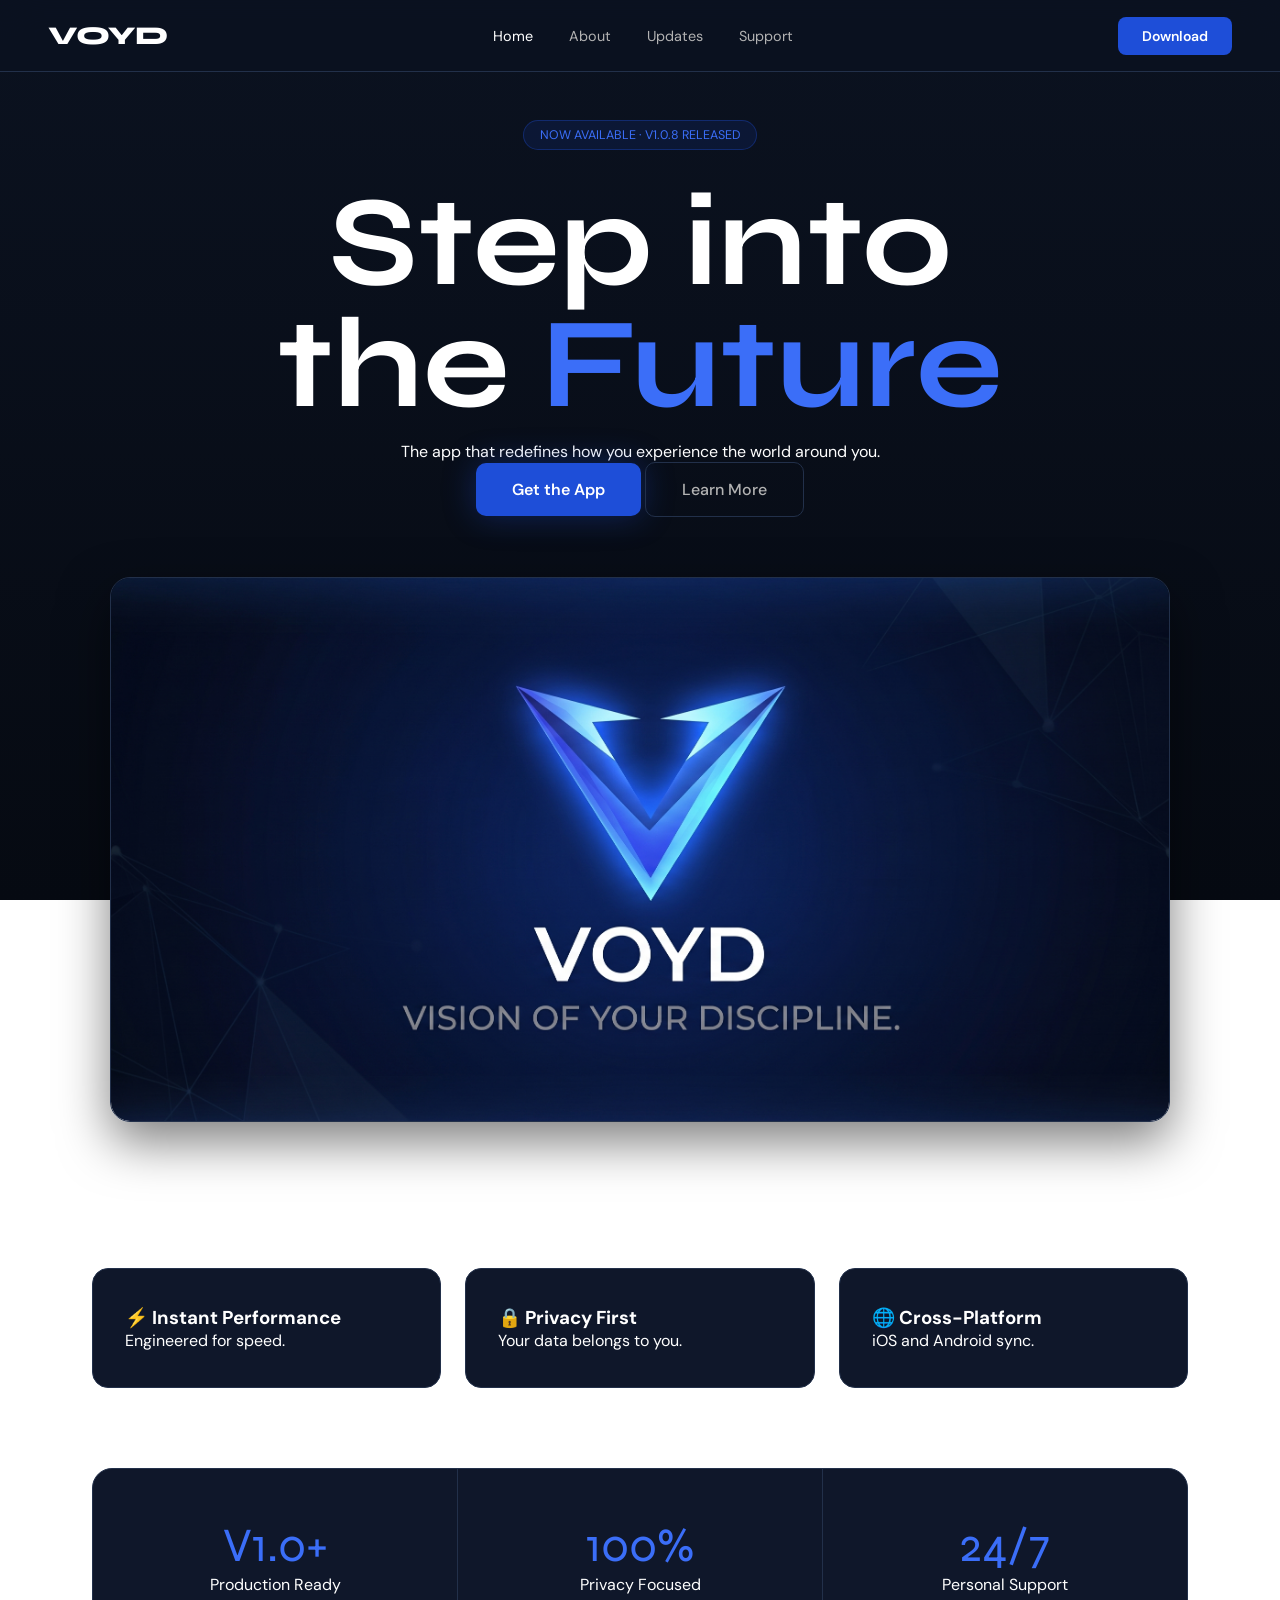
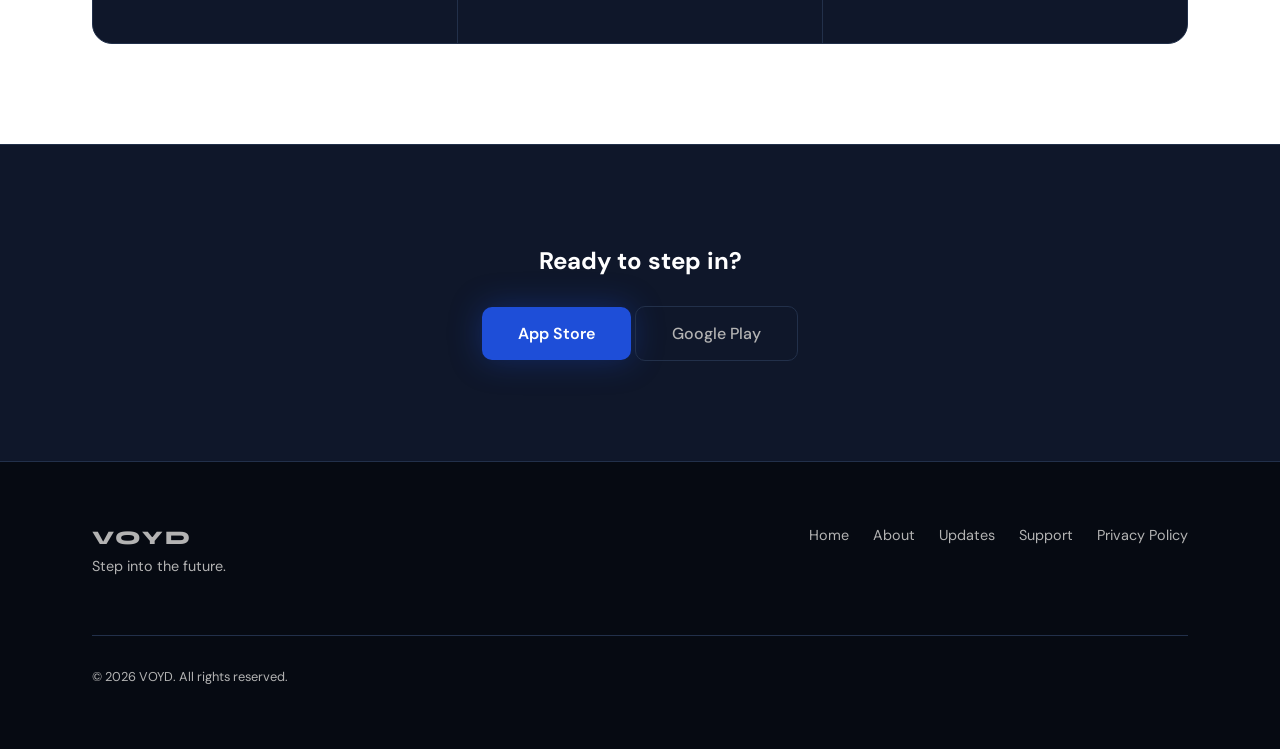
==== index.html @ 2bd63b5c "website pages" ====
<!DOCTYPE html>
<html lang="en">

<head>
  <meta charset="UTF-8" />
  <meta name="viewport" content="width=device-width, initial-scale=1.0" />
  <title>VOYD — Step into the Future</title>

  <link rel="preconnect" href="https://fonts.googleapis.com">
  <link rel="preconnect" href="https://fonts.gstatic.com" crossorigin>
  <link
    href="https://fonts.googleapis.com/css2?family=Syne:wght@400;600;700;800&family=DM+Sans:wght@300;400;500&display=swap"
    rel="stylesheet">

  <link rel="stylesheet" href="css/index.css">
  <link rel="stylesheet" href="css/global.css">
</head>

<body>

  <nav>
    <a href="index.html" class="nav-logo"><span>VOYD</span></a>
    <ul class="nav-links">
      <li><a href="index.html" class="active">Home</a></li>
      <li><a href="about.html">About</a></li>
      <li><a href="updates.html">Updates</a></li>
      <li><a href="support.html">Support</a></li>
    </ul>
    <a href="#download" class="nav-cta">Download</a>
  </nav>

  <section class="hero">
    <div class="hero-badge">Now Available · v1.0.8 Released</div>
    <h1>Step into<br>the <span style="color: var(--accent-light);">Future</span></h1>
    <p class="hero-tagline">The app that redefines how you experience the world around you.</p>
    <div class="hero-actions">
      <a href="#download" class="btn-primary">Get the App</a>
      <a href="about.html" class="btn-ghost">Learn More</a>
    </div>
    <div class="hero-image-wrap">
      <img src="assets/banner.png" alt="VOYD Banner" class="hero-banner-img">
    </div>
  </section>

  <section id="features" class="container">
    <h2 class="section-title">Built for the next generation</h2>
    <div class="features-grid">
      <div class="feature-card">
        <h3>⚡ Instant Performance</h3>
        <p>Engineered for speed.</p>
      </div>
      <div class="feature-card">
        <h3>🔒 Privacy First</h3>
        <p>Your data belongs to you.</p>
      </div>
      <div class="feature-card">
        <h3>🌐 Cross-Platform</h3>
        <p>iOS and Android sync.</p>
      </div>
    </div>

    <div class="stats-row">
      <div class="stat-item">
        <div class="stat-num">V1.0+</div>
        <div class="stat-label">Production Ready</div>
      </div>
      <div class="stat-item">
        <div class="stat-num">100%</div>
        <div class="stat-label">Privacy Focused</div>
      </div>
      <div class="stat-item">
        <div class="stat-num">24/7</div>
        <div class="stat-label">Personal Support</div>
      </div>
    </div>
  </section>

  <section class="cta-band" id="download">
    <div class="container">
      <h2>Ready to step in?</h2>
      <div class="hero-actions" style="margin-top: 30px;">
        <a href="https://play.google.com/store/apps/details?id=com.invictumfitness.app" class="btn-primary">App
          Store</a>
        <a href="https://apps.apple.com/nl/app/invictum-fitness/id6756327222" class="btn-ghost">Google Play</a>
      </div>
    </div>
  </section>

  <footer>
    <div class="container footer-content">
      <div class="footer-left">
        <span class="footer-logo">VOYD</span>
        <p class="footer-tagline">Step into the future.</p>
      </div>

      <div class="footer-links">
        <a href="index.html">Home</a>
        <a href="about.html">About</a>
        <a href="updates.html">Updates</a>
        <a href="support.html">Support</a>
        <a href="privacy.html">Privacy Policy</a>
      </div>

      <div class="footer-bottom-text">
        <span>© 2026 VOYD. All rights reserved.</span>
      </div>
    </div>
  </footer>

</body>

</html>
---- css/index.css ----
/* ==========================================================================
   4. HERO SECTION
   ========================================================================== */
.hero {
    min-height: 100vh;
    display: flex; flex-direction: column; align-items: center; justify-content: center;
    text-align: center; padding: 120px 24px 80px;
}

.hero-badge {
    background: rgba(30, 78, 216, 0.12);
    border: 1px solid rgba(30, 78, 216, 0.35);
    color: var(--accent-light);
    font-size: 0.78rem; text-transform: uppercase;
    padding: 6px 16px; border-radius: 100px; margin-bottom: 32px;
    animation: fadeUp 0.7s ease both;
}

.hero h1 {
    font-family: var(--font-display);
    font-size: clamp(3.5rem, 10vw, 8rem);
    line-height: 0.95; margin-bottom: 16px;
    animation: fadeUp 0.7s 0.1s ease both;
}

.hero-image-wrap {
    margin-top: 60px; width: 100%; max-width: 1100px;
    margin-left: auto; margin-right: auto; padding: 0 20px;
    animation: fadeUp 0.7s 0.45s ease both;
}

.hero-banner-img {
    width: 100%; height: auto; border-radius: 20px;
    border: 1px solid var(--border);
    box-shadow: 0 20px 50px rgba(0, 0, 0, 0.5);
}

/* ==========================================================================
   5. PAGE SECTIONS (Features, Stats, CTA)
   ========================================================================== */
.container { max-width: 1160px; margin: 0 auto; padding: 0 32px; }

.section-title {
    font-family: var(--font-display);
    font-size: clamp(2rem, 4vw, 3rem); margin-bottom: 16px;
}

.features-grid {
    display: grid; grid-template-columns: repeat(auto-fill, minmax(300px, 1fr));
    gap: 24px;
}

.stats-row {
    display: flex; background: var(--surface);
    border: 1px solid var(--border); border-radius: 20px;
    margin-top: 80px; overflow: hidden;
    margin-bottom: 100px
}

.stat-item { flex: 1; padding: 48px 40px; text-align: center; border-right: 1px solid var(--border); }
.stat-item:last-child { border-right: none; }
.stat-num { font-family: var(--font-display); font-size: 3rem; color: var(--accent-light); }

.cta-band {
    background: var(--surface); border-top: 1px solid var(--border);
    padding: 100px 0; text-align: center;
}

/* ==========================================================================
   6. FOOTER & ANIMATIONS
   ========================================================================= */
footer { padding: 48px 0; border-top: 1px solid var(--border); color: var(--text-muted); }

@keyframes fadeUp {
    from { opacity: 0; transform: translateY(28px); }
    to { opacity: 1; transform: translateY(0); }
}

@media (max-width: 768px) {
    nav { padding: 0 20px; }
    .nav-links { display: none; }
    .stats-row { flex-direction: column; }
    .stat-item { border-right: none; border-bottom: 1px solid var(--border); }
}
---- css/global.css ----
@import url('css/global.css');

/* ==========================================================================
   1. SETTINGS & VARIABLES
   ========================================================================== */
:root {
    --bg-top: #0B1220;
    --bg-bottom: #060A12;
    --accent: #1E4ED8;
    --accent-light: #3B6EF8;
    --surface: #0F172A;
    --border: #22304A;
    --text-main: #FFFFFF;
    --text-muted: #B3B3B3;
    --font-display: 'Syne', sans-serif;
    --font-body: 'DM Sans', sans-serif;
}

*,
*::before,
*::after {
    box-sizing: border-box;
    margin: 0;
    padding: 0;
}

html {
    scroll-behavior: smooth;
}

body {
    font-family: var(--font-body);
    background: linear-gradient(180deg, var(--bg-top) 0%, var(--bg-bottom) 100%);
    background-attachment: fixed;
    color: var(--text-main);
    min-height: 100vh;
    overflow-x: hidden;
}

/* ==========================================================================
   2. REUSABLE COMPONENTS (Buttons, Cards, Badges)
   ========================================================================== */
.btn-primary {
    background: var(--accent);
    color: #fff;
    padding: 16px 36px;
    border-radius: 10px;
    font-size: 1rem;
    font-weight: 600;
    text-decoration: none;
    display: inline-block;
    transition: all 0.2s ease;
    box-shadow: 0 0 32px rgba(30, 78, 216, 0.35);
}

.btn-primary:hover {
    background: var(--accent-light);
    transform: translateY(-2px);
    box-shadow: 0 0 48px rgba(30, 78, 216, 0.5);
}

.btn-ghost {
    background: transparent;
    color: var(--text-muted);
    padding: 16px 36px;
    border-radius: 10px;
    font-size: 1rem;
    font-weight: 500;
    text-decoration: none;
    border: 1px solid var(--border);
    display: inline-block;
    transition: all 0.2s ease;
}

.btn-ghost:hover {
    border-color: rgba(30, 78, 216, 0.5);
    color: var(--text-main);
    transform: translateY(-2px);
}

.feature-card {
    background: var(--surface);
    border: 1px solid var(--border);
    border-radius: 16px;
    padding: 36px 32px;
    transition: all 0.25s ease;
    position: relative;
    overflow: hidden;
}

.feature-card:hover {
    border-color: rgba(30, 78, 216, 0.4);
    transform: translateY(-4px);
}

.page-hero {
    padding: 160px 0 64px;
    text-align: center;
    position: relative;
    overflow: hidden;
}

.page-hero::before {
    content: '';
    position: absolute;
    top: 0;
    left: 50%;
    transform: translateX(-50%);
    width: 800px;
    height: 500px;
    background: radial-gradient(ellipse, rgba(30, 78, 216, 0.13) 0%, transparent 65%);
}

.page-hero h1 {
    font-family: var(--font-display);
    font-size: clamp(2.5rem, 6vw, 4.5rem);
    font-weight: 800;
    line-height: 1;
    margin-bottom: 20px;
}

.page-hero p {
    color: var(--text-muted);
    font-size: 1.1rem;
    max-width: 500px;
    margin: 0 auto;
    line-height: 1.7;
}

/* ==========================================================================
   3. NAVIGATION
   ========================================================================== */
nav {
    position: fixed;
    top: 0;
    left: 0;
    right: 0;
    z-index: 100;
    display: flex;
    align-items: center;
    justify-content: space-between;
    padding: 0 48px;
    height: 72px;
    background: rgba(11, 18, 32, 0.75);
    backdrop-filter: blur(20px);
    border-bottom: 1px solid var(--border);
}

.nav-logo {
    font-family: var(--font-display);
    font-size: 1.6rem;
    font-weight: 800;
    color: var(--text-main);
    text-decoration: none;
}

.nav-links {
    display: flex;
    gap: 36px;
    list-style: none;
}

.nav-links a {
    color: var(--text-muted);
    text-decoration: none;
    font-size: 0.9rem;
    transition: color 0.2s;
}

.nav-links a:hover,
.nav-links a.active {
    color: var(--text-main);
}

.nav-cta {
    background: var(--accent);
    color: #fff;
    padding: 10px 24px;
    border-radius: 8px;
    font-size: 0.875rem;
    font-weight: 600;
    text-decoration: none;
    transition: background 0.2s, transform 0.15s;
}

.nav-cta:hover {
    background: var(--accent-light);
    transform: translateY(-1px);
}

/* SHARED */
.container {
    max-width: 1160px;
    margin: 0 auto;
    padding: 0 32px;
}

.container-narrow {
    max-width: 760px;
    margin: 0 auto;
    padding: 0 32px;
}

section {
    padding: 80px 0;
}

.section-label {
    font-size: 0.75rem;
    font-weight: 700;
    letter-spacing: 0.15em;
    text-transform: uppercase;
    color: var(--accent-light);
    margin-bottom: 16px;
}

.section-title {
    font-family: var(--font-display);
    font-size: clamp(1.8rem, 4vw, 2.6rem);
    font-weight: 700;
    line-height: 1.1;
    margin-bottom: 16px;
}

.section-sub {
    font-size: 1rem;
    color: var(--text-muted);
    max-width: 540px;
    line-height: 1.7;
    margin-bottom: 48px;
}



/* FOOTER STYLING */
footer {
    padding: 64px 0;
    border-top: 1px solid var(--border);
    background: var(--bg-bottom); /* Of var(--surface) als je dat mooier vindt */
}

.footer-content {
    display: flex;
    justify-content: space-between;
    align-items: flex-start;
    flex-wrap: wrap;
    gap: 40px;
}

.footer-logo {
    font-family: var(--font-display);
    font-weight: 800;
    font-size: 1.2rem;
    letter-spacing: 0.1em;
    display: block;
    margin-bottom: 8px;
}

.footer-tagline {
    color: var(--text-muted);
    font-size: 0.9rem;
}

.footer-links {
    display: flex;
    gap: 24px;
    flex-wrap: wrap;
}

.footer-links a {
    color: var(--text-muted);
    text-decoration: none;
    font-size: 0.9rem;
    transition: color 0.2s ease;
}

.footer-links a:hover {
    color: var(--accent-light);
}

.footer-bottom-text {
    width: 100%;
    border-top: 1px solid var(--border);
    padding-top: 32px;
    margin-top: 20px;
    color: var(--text-muted);
    font-size: 0.8rem;
    display: flex;
    justify-content: space-between;
}

/* Mobiele optimalisatie */
@media (max-width: 768px) {
    .footer-content {
        flex-direction: column;
        align-items: center;
        text-align: center;
    }
    
    .footer-links {
        justify-content: center;
        gap: 16px;
    }
}
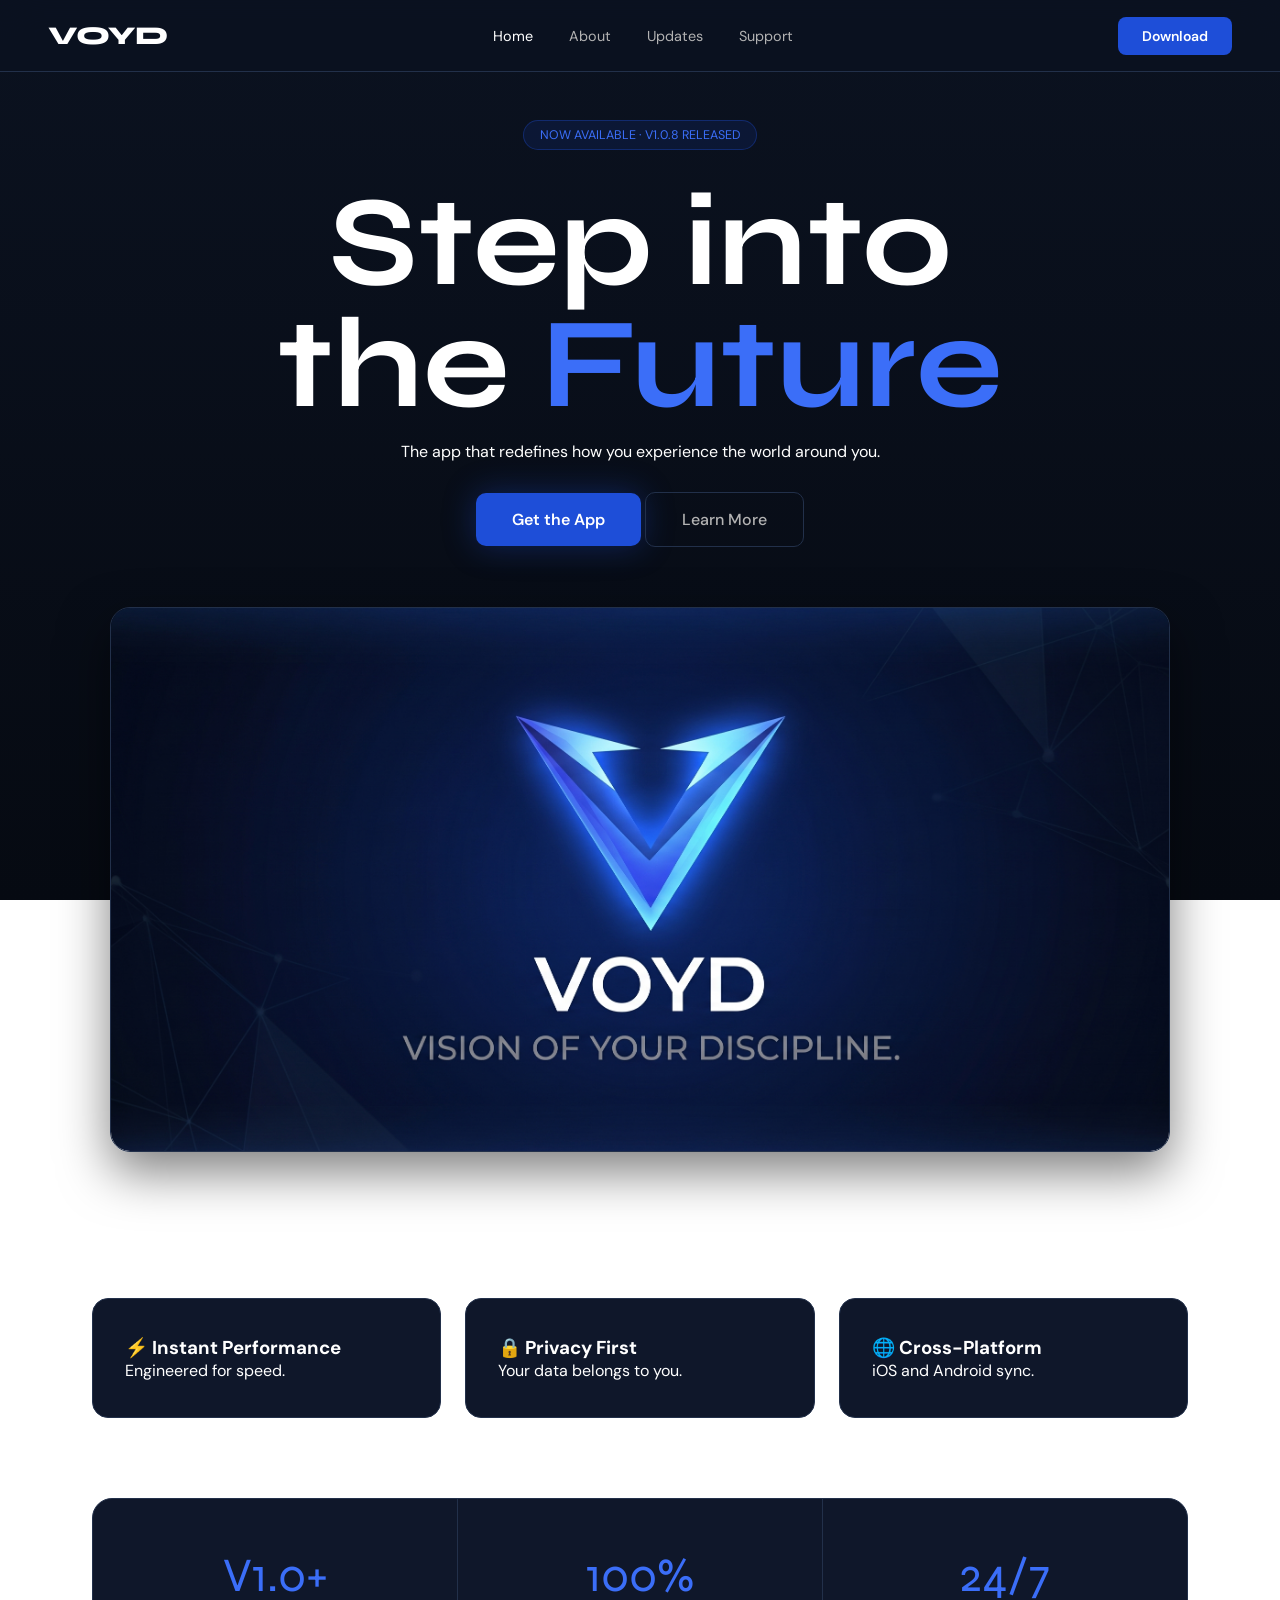
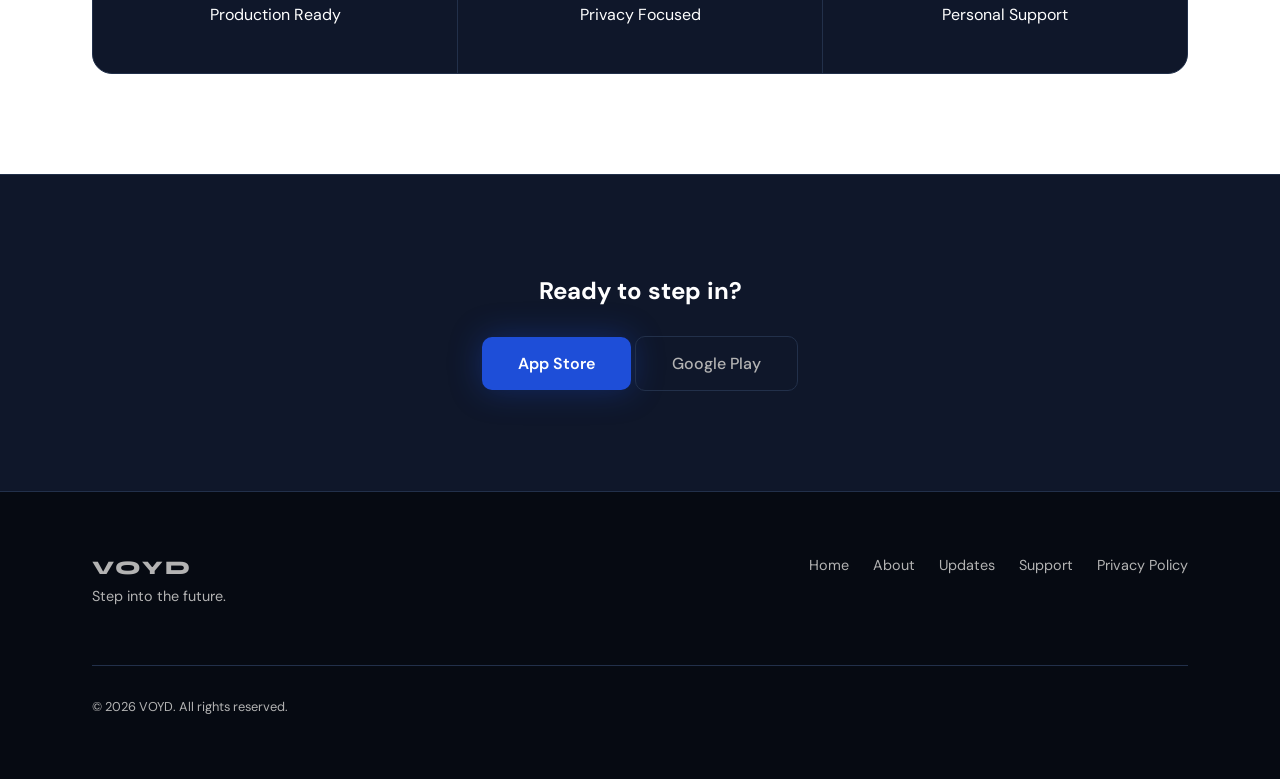
==== commit 84e4718c: "fix: updated navbar for mobile" ====
--- a/index.html
+++ b/index.html
@@ -19,15 +19,24 @@
 <body>
 
   <nav>
-    <a href="index.html" class="nav-logo"><span>VOYD</span></a>
-    <ul class="nav-links">
-      <li><a href="index.html" class="active">Home</a></li>
-      <li><a href="about.html">About</a></li>
-      <li><a href="updates.html">Updates</a></li>
-      <li><a href="support.html">Support</a></li>
-    </ul>
-    <a href="#download" class="nav-cta">Download</a>
-  </nav>
+  <a href="index.html" class="nav-logo"><span>VOYD</span></a>
+  
+  <div class="menu-toggle" id="mobile-menu">
+    <span class="bar"></span>
+    <span class="bar"></span>
+    <span class="bar"></span>
+  </div>
+
+  <ul class="nav-links">
+    <li><a href="index.html" class="active">Home</a></li>
+    <li><a href="about.html">About</a></li>
+    <li><a href="updates.html">Updates</a></li>
+    <li><a href="support.html">Support</a></li>
+    <li class="nav-cta-mobile"><a href="#download" class="nav-cta">Download</a></li>
+  </ul>
+  
+  <a href="#download" class="nav-cta nav-cta-desktop">Download</a>
+</nav>
 
   <section class="hero">
     <div class="hero-badge">Now Available · v1.0.8 Released</div>
@@ -106,6 +115,21 @@
       </div>
     </div>
   </footer>
+  <script>
+  const menu = document.querySelector('#mobile-menu');
+  const menuLinks = document.querySelector('.nav-links');
+
+  menu.addEventListener('click', function() {
+    menu.classList.toggle('is-active');
+    menuLinks.classList.toggle('active');
+  });
+
+  // Sluit menu als je op een link klikt (handig voor anchor links)
+  document.querySelectorAll('.nav-links a').forEach(n => n.addEventListener('click', () => {
+    menu.classList.remove('is-active');
+    menuLinks.classList.remove('active');
+  }));
+</script>
 
 </body>
 
--- a/css/index.css
+++ b/css/index.css
@@ -35,6 +35,9 @@
     width: 100%; height: auto; border-radius: 20px;
     border: 1px solid var(--border);
     box-shadow: 0 20px 50px rgba(0, 0, 0, 0.5);
+}
+.hero-tagline{
+    margin-bottom: 30px;
 }
 
 /* ==========================================================================
@@ -83,4 +86,32 @@
     .nav-links { display: none; }
     .stats-row { flex-direction: column; }
     .stat-item { border-right: none; border-bottom: 1px solid var(--border); }
-}+    .features-grid {
+        /* We dwingen de grid naar 1 kolom en verminderen de tussenruimte */
+        grid-template-columns: 1fr; 
+        gap: 16px;
+    }
+
+    .feature-card {
+        /* Minder padding zodat de tekst niet 'opgesloten' zit */
+        padding: 24px 20px; 
+        border-radius: 12px;
+    }
+
+    .feature-card h3 {
+        font-size: 1.25rem; /* Iets compacter voor mobiel */
+        margin-bottom: 8px;
+    }
+
+    .feature-card p {
+        font-size: 0.95rem;
+        line-height: 1.5;
+    }
+    
+    .section-title {
+        text-align: center; /* Ziet er vaak beter uit op mobiel */
+        margin-bottom: 32px;
+    }
+    
+}
+
--- a/css/global.css
+++ b/css/global.css
@@ -288,6 +288,23 @@
     display: flex;
     justify-content: space-between;
 }
+/* Hamburgermenu styling */
+.menu-toggle {
+    display: none;
+    flex-direction: column;
+    cursor: pointer;
+    gap: 6px;
+}
+
+.bar {
+    width: 25px;
+    height: 3px;
+    background-color: var(--text-main);
+    transition: 0.3s;
+    border-radius: 2px;
+}
+
+.nav-cta-mobile { display: none; }
 
 /* Mobiele optimalisatie */
 @media (max-width: 768px) {
@@ -301,4 +318,40 @@
         justify-content: center;
         gap: 16px;
     }
-}
+    .menu-toggle { display: flex; z-index: 101; }
+    
+    .nav-cta-desktop { display: none; }
+    .nav-cta-mobile { display: block; margin-top: 20px; }
+
+    .nav-links {
+        position: fixed;
+        left: -100%;
+        top: 72px;
+        flex-direction: column;
+        background: var(--bg-top);
+        width: 100%;
+        height: calc(100vh - 72px);
+        text-align: center;
+        transition: 0.3s;
+        padding-top: 40px;
+        border-top: 1px solid var(--border);
+        box-shadow: 0 10px 20px rgba(0,0,0,0.5);
+    }
+
+    .nav-links.active {
+        left: 0;
+    }
+
+    .nav-links li {
+        margin: 15px 0;
+    }
+
+    .nav-links a {
+        font-size: 1.2rem;
+    }
+
+    /* Animatie voor de 'X' vorm als het menu open is */
+    #mobile-menu.is-active .bar:nth-child(2) { opacity: 0; }
+    #mobile-menu.is-active .bar:nth-child(1) { transform: translateY(9px) rotate(45deg); }
+    #mobile-menu.is-active .bar:nth-child(3) { transform: translateY(-9px) rotate(-45deg); }
+}
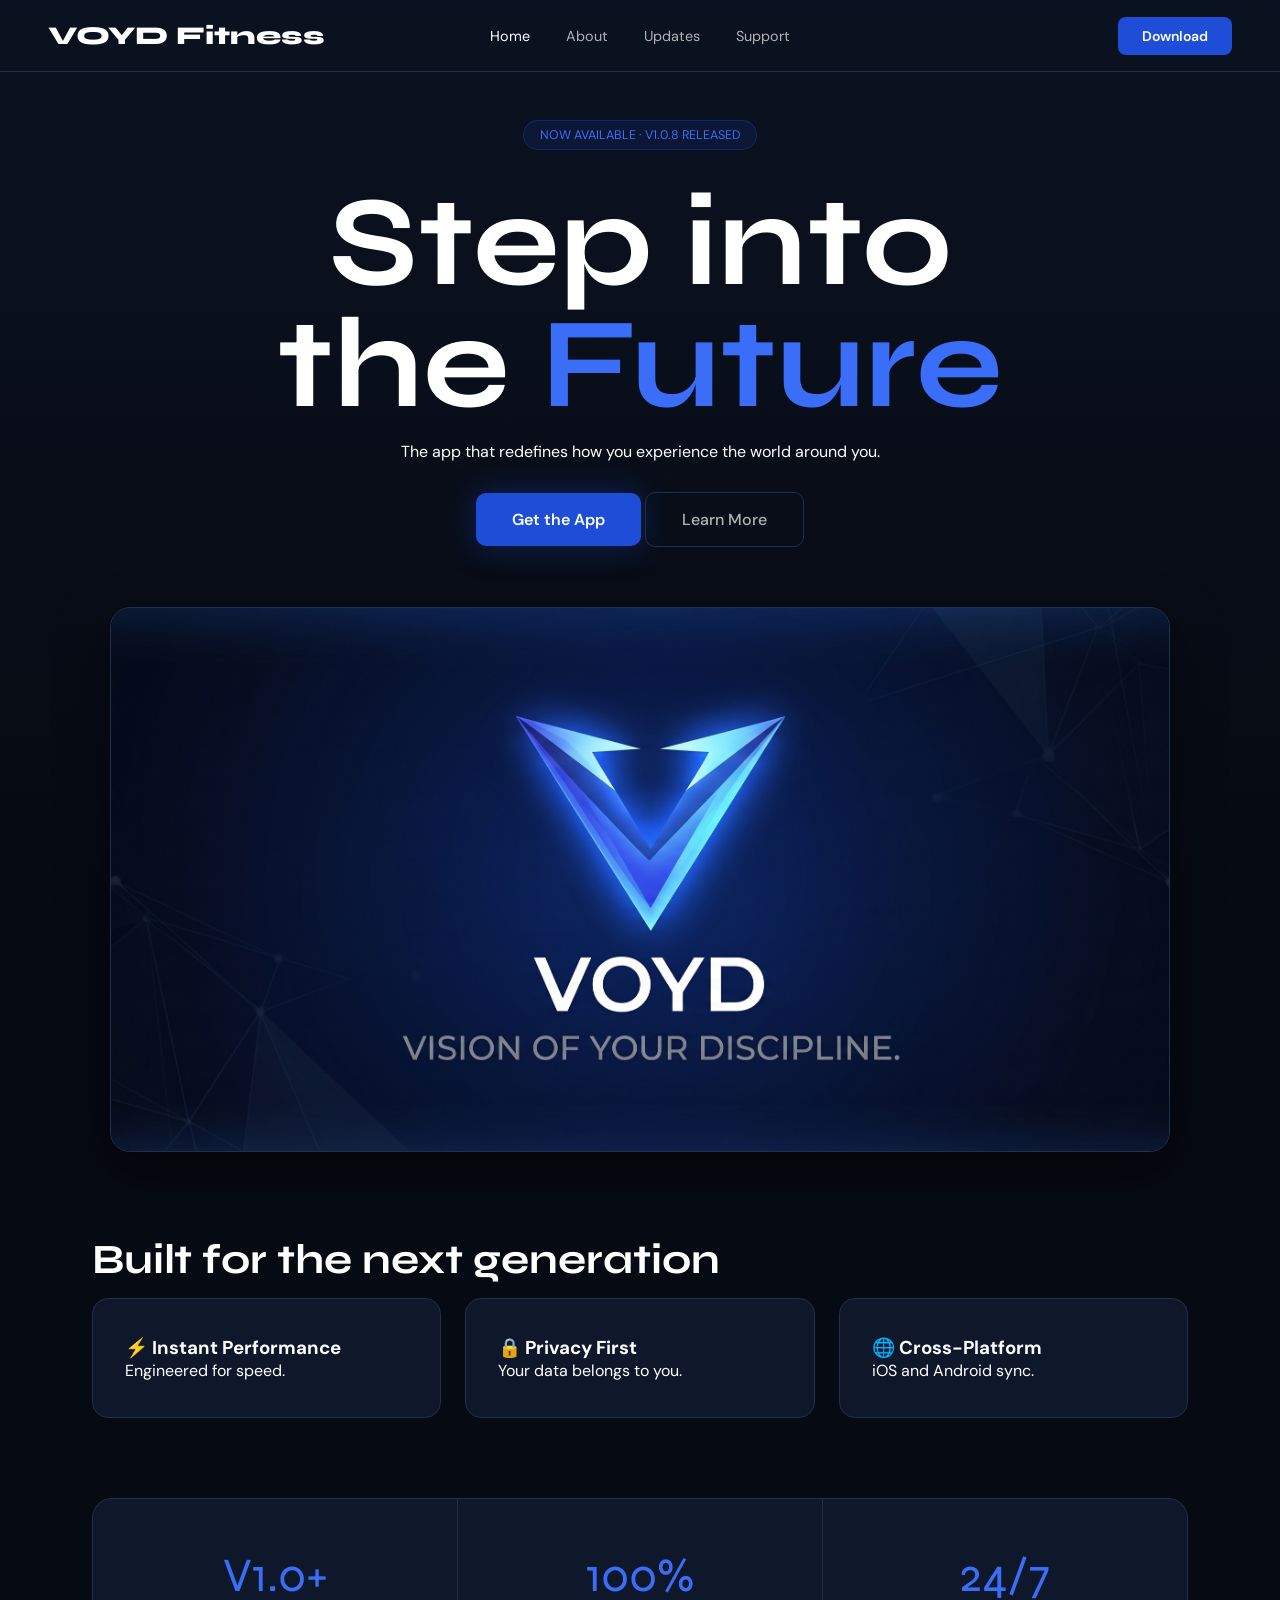
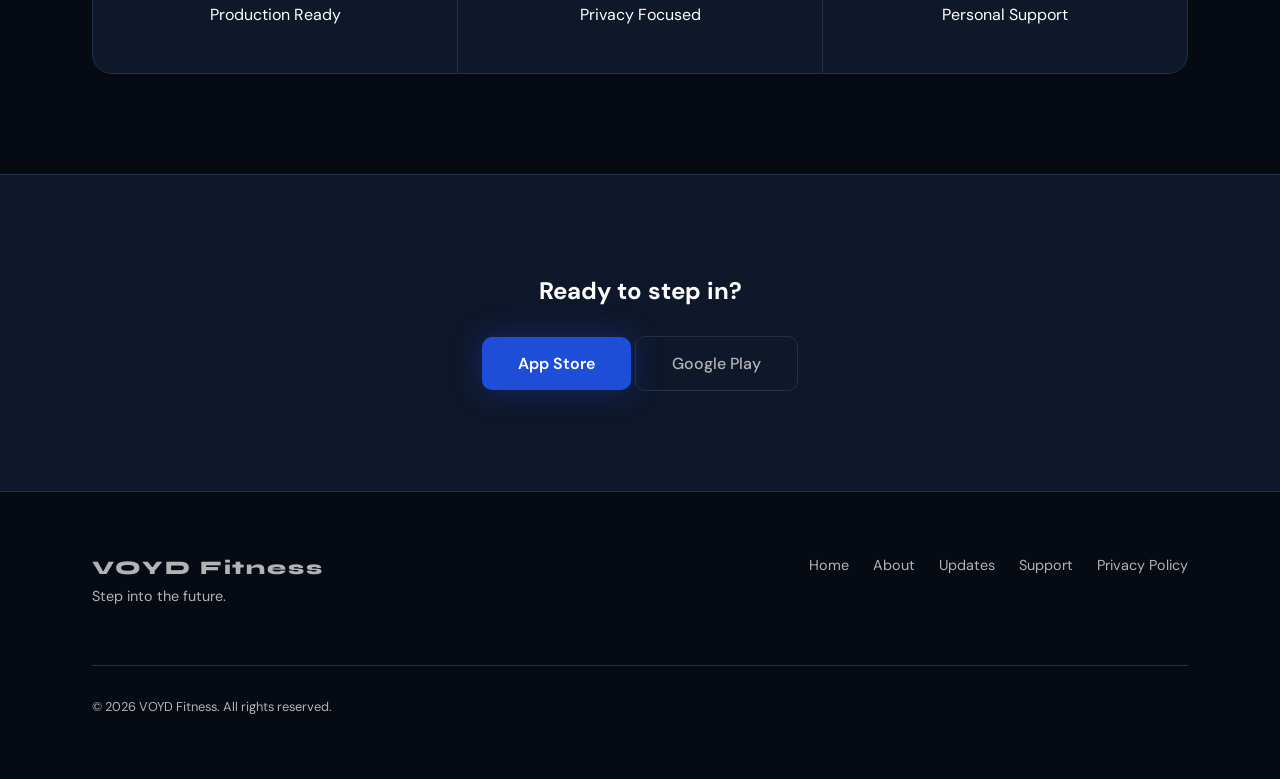
==== commit a98c502c: "feat: mobile styling" ====
--- a/index.html
+++ b/index.html
@@ -4,7 +4,7 @@
 <head>
   <meta charset="UTF-8" />
   <meta name="viewport" content="width=device-width, initial-scale=1.0" />
-  <title>VOYD — Step into the Future</title>
+  <title>VOYD Fitness — Step into the Future</title>
 
   <link rel="preconnect" href="https://fonts.googleapis.com">
   <link rel="preconnect" href="https://fonts.gstatic.com" crossorigin>
@@ -19,7 +19,7 @@
 <body>
 
   <nav>
-  <a href="index.html" class="nav-logo"><span>VOYD</span></a>
+  <a href="index.html" class="nav-logo"><span>VOYD Fitness</span></a>
   
   <div class="menu-toggle" id="mobile-menu">
     <span class="bar"></span>
@@ -85,20 +85,27 @@
   </section>
 
   <section class="cta-band" id="download">
-    <div class="container">
-      <h2>Ready to step in?</h2>
-      <div class="hero-actions" style="margin-top: 30px;">
-        <a href="https://play.google.com/store/apps/details?id=com.invictumfitness.app" class="btn-primary">App
-          Store</a>
-        <a href="https://apps.apple.com/nl/app/invictum-fitness/id6756327222" class="btn-ghost">Google Play</a>
-      </div>
+  <div class="container">
+    <h2>Ready to step in?</h2>
+    <div class="hero-actions" style="margin-top: 30px;">
+      <a href="https://apps.apple.com/nl/app/invictum-fitness/id6756327222" 
+         class="btn-primary" 
+         target="_blank" 
+         rel="noopener">App Store</a>
+         
+      <a href="https://play.google.com/store/apps/details?id=com.invictumfitness.app" 
+         class="btn-ghost" 
+         target="_blank" 
+         rel="noopener">Google Play</a>
     </div>
-  </section>
+  </div>
+</section>
+  
 
   <footer>
     <div class="container footer-content">
       <div class="footer-left">
-        <span class="footer-logo">VOYD</span>
+        <span class="footer-logo">VOYD Fitness</span>
         <p class="footer-tagline">Step into the future.</p>
       </div>
 
@@ -111,7 +118,7 @@
       </div>
 
       <div class="footer-bottom-text">
-        <span>© 2026 VOYD. All rights reserved.</span>
+        <span>© 2026 VOYD Fitness. All rights reserved.</span>
       </div>
     </div>
   </footer>
--- a/css/index.css
+++ b/css/index.css
@@ -43,7 +43,7 @@
 /* ==========================================================================
    5. PAGE SECTIONS (Features, Stats, CTA)
    ========================================================================== */
-.container { max-width: 1160px; margin: 0 auto; padding: 0 32px; }
+
 
 .section-title {
     font-family: var(--font-display);
@@ -66,10 +66,7 @@
 .stat-item:last-child { border-right: none; }
 .stat-num { font-family: var(--font-display); font-size: 3rem; color: var(--accent-light); }
 
-.cta-band {
-    background: var(--surface); border-top: 1px solid var(--border);
-    padding: 100px 0; text-align: center;
-}
+
 
 /* ==========================================================================
    6. FOOTER & ANIMATIONS
--- a/css/global.css
+++ b/css/global.css
@@ -26,15 +26,19 @@
 
 html {
     scroll-behavior: smooth;
+    background-color: var(--bg-bottom);
+    min-height: 100vh;
 }
 
 body {
     font-family: var(--font-body);
-    background: linear-gradient(180deg, var(--bg-top) 0%, var(--bg-bottom) 100%);
-    background-attachment: fixed;
+    background: var(--bg-bottom); 
+    background-image: linear-gradient(180deg, var(--bg-top) 0%, var(--bg-bottom) 100%);
+    background-attachment: fixed; /* Dit houdt de gradient op zijn plek terwijl je scrollt */
     color: var(--text-main);
     min-height: 100vh;
-    overflow-x: hidden;
+    margin: 0;
+    height: 100%;
 }
 
 /* ==========================================================================
@@ -144,6 +148,9 @@
     background: rgba(11, 18, 32, 0.75);
     backdrop-filter: blur(20px);
     border-bottom: 1px solid var(--border);
+    display: flex;
+    align-items: center;
+    justify-content: space-between;
 }
 
 .nav-logo {
@@ -158,6 +165,9 @@
     display: flex;
     gap: 36px;
     list-style: none;
+    position: absolute;
+    left: 50%;
+    transform: translateX(-50%);
 }
 
 .nav-links a {
@@ -294,16 +304,22 @@
     flex-direction: column;
     cursor: pointer;
     gap: 6px;
+    
 }
 
 .bar {
     width: 25px;
-    height: 3px;
+    height: 2px;
     background-color: var(--text-main);
     transition: 0.3s;
     border-radius: 2px;
 }
 
+.container { max-width: 1160px; margin: 0 auto; padding: 0 32px; }
+.cta-band {
+    background: var(--surface); border-top: 1px solid var(--border);
+    padding: 100px 0; text-align: center;
+}
 .nav-cta-mobile { display: none; }
 
 /* Mobiele optimalisatie */
@@ -328,6 +344,7 @@
         left: -100%;
         top: 72px;
         flex-direction: column;
+        transform: none;
         background: var(--bg-top);
         width: 100%;
         height: calc(100vh - 72px);
@@ -349,6 +366,13 @@
     .nav-links a {
         font-size: 1.2rem;
     }
+    nav {
+        padding: 0 20px; /* Was 48px, dit geeft het logo meer ruimte om te ademen */
+    }
+
+    .nav-logo {
+        font-size: 1.3rem; /* Iets kleiner op mobiel zodat het niet 'schreeuwt' */
+    }
 
     /* Animatie voor de 'X' vorm als het menu open is */
     #mobile-menu.is-active .bar:nth-child(2) { opacity: 0; }
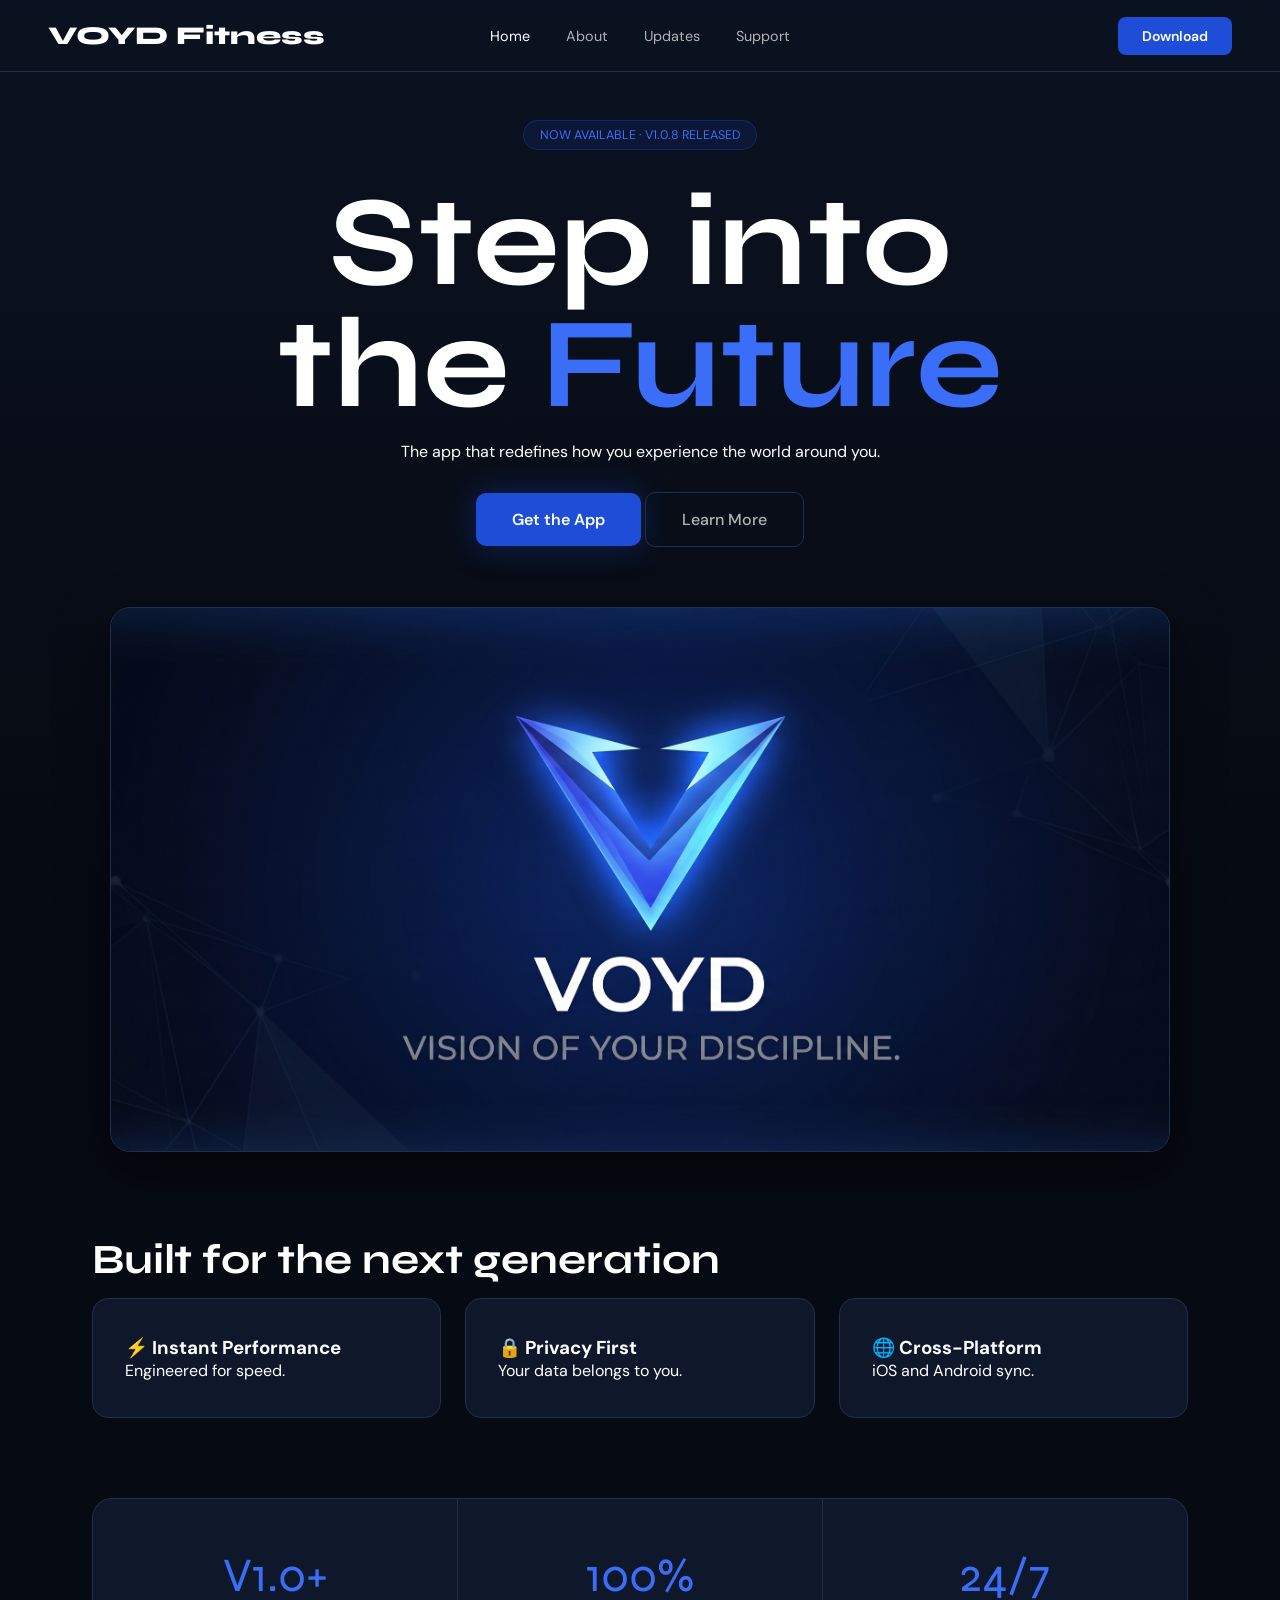
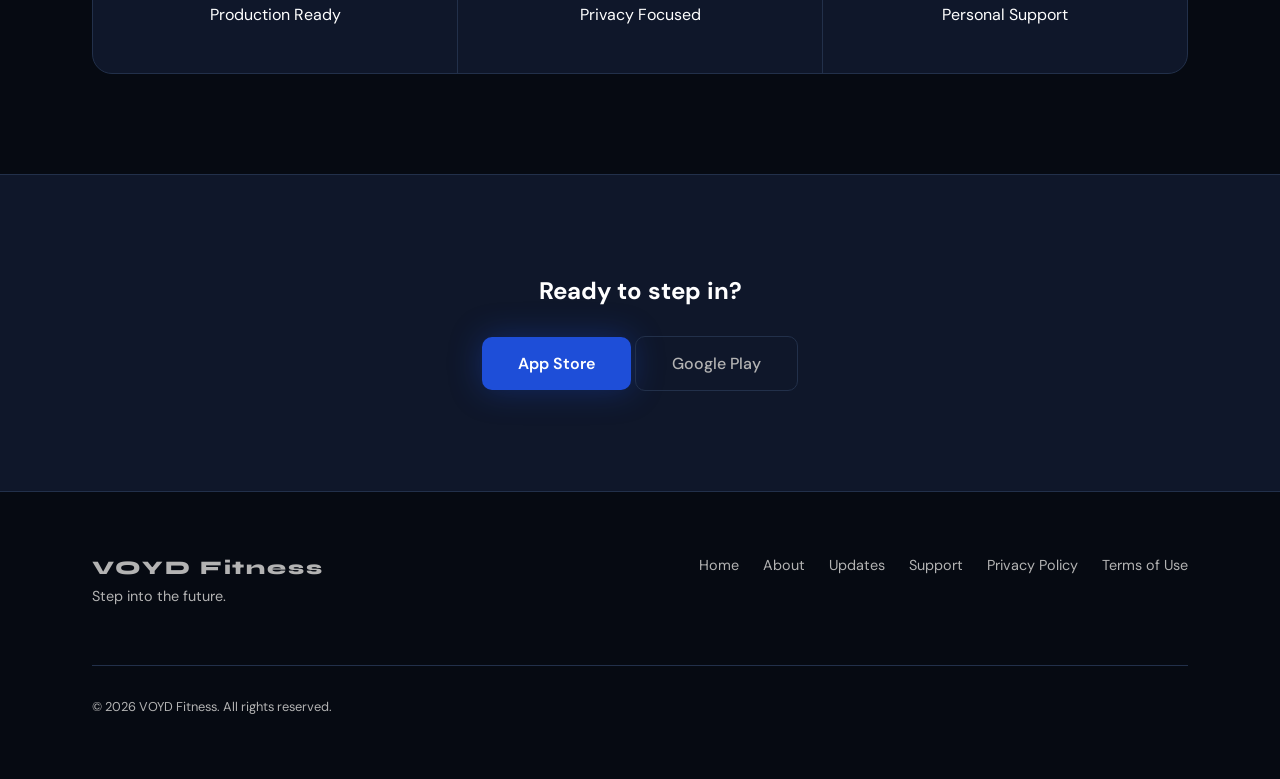
==== commit f26eab91: "feat: terms of use" ====
--- a/index.html
+++ b/index.html
@@ -115,6 +115,7 @@
         <a href="updates.html">Updates</a>
         <a href="support.html">Support</a>
         <a href="privacy.html">Privacy Policy</a>
+        <a href="terms.html">Terms of Use</a>
       </div>
 
       <div class="footer-bottom-text">
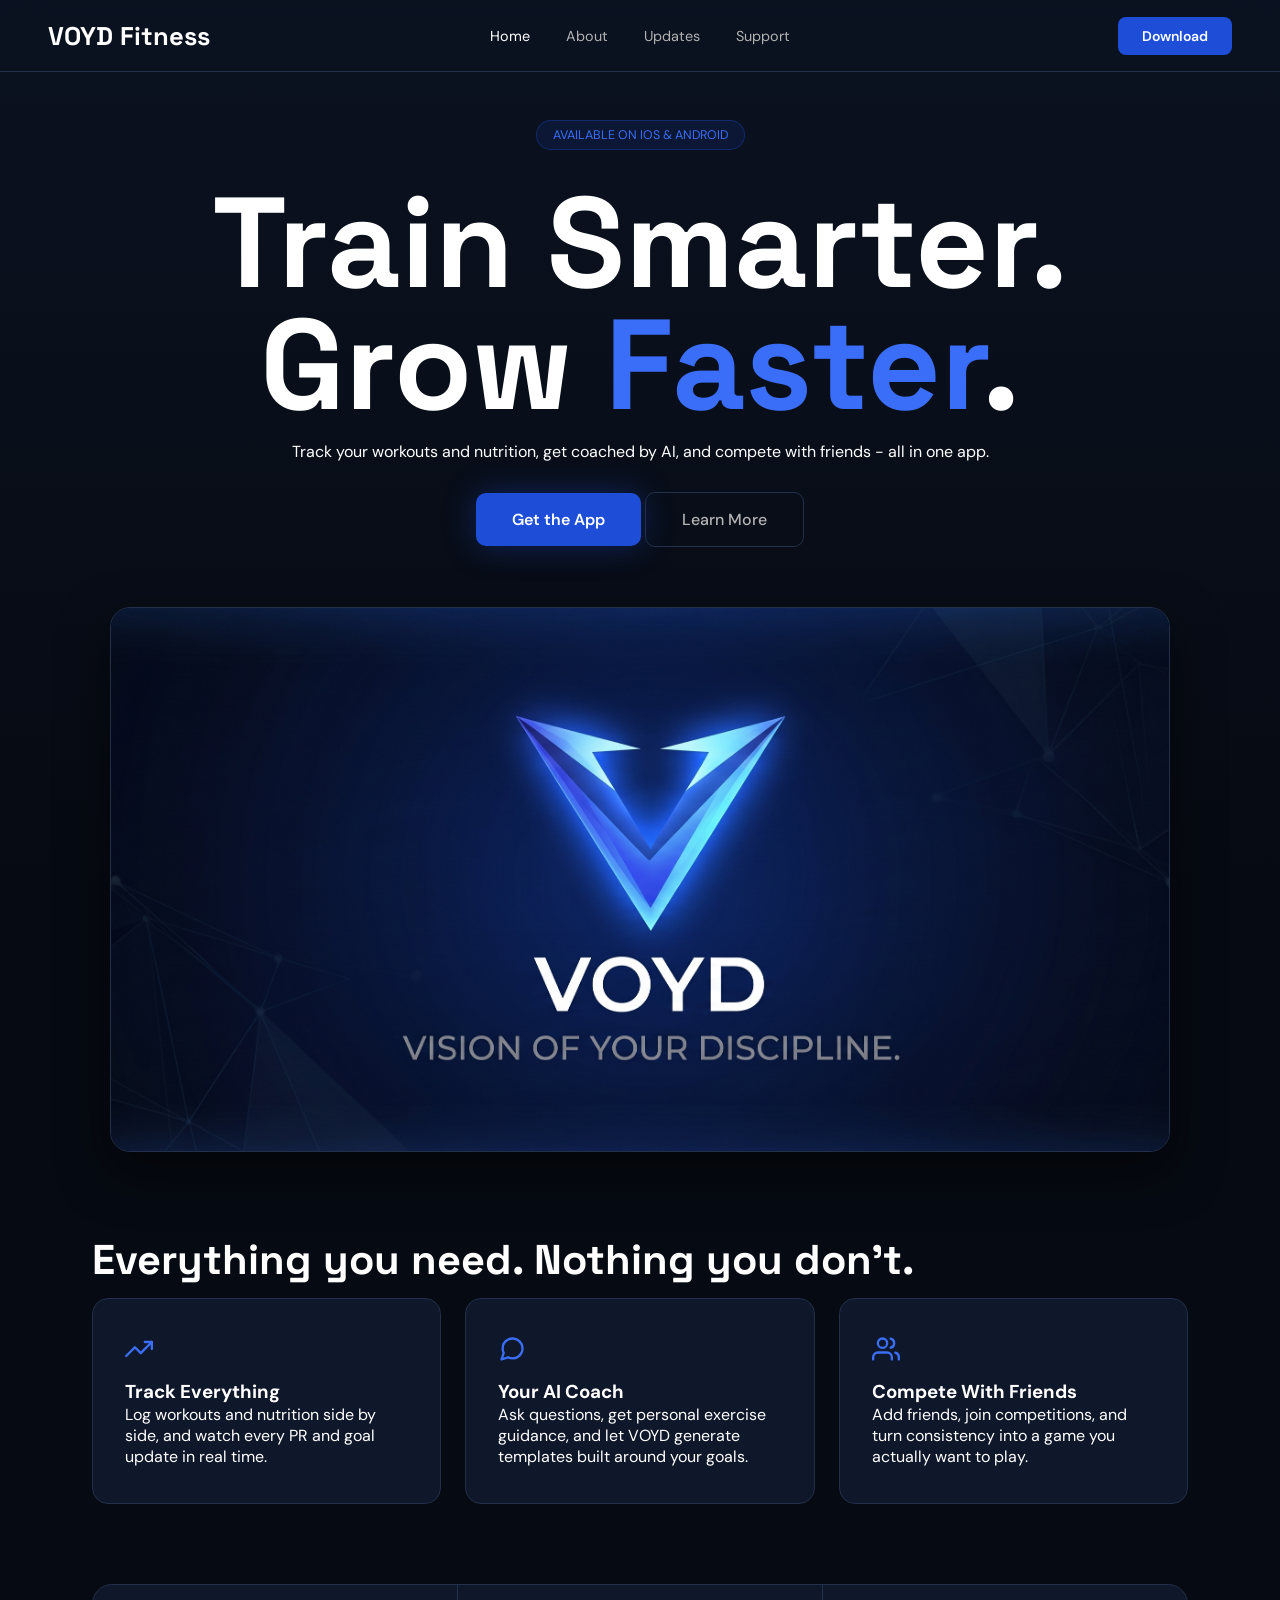
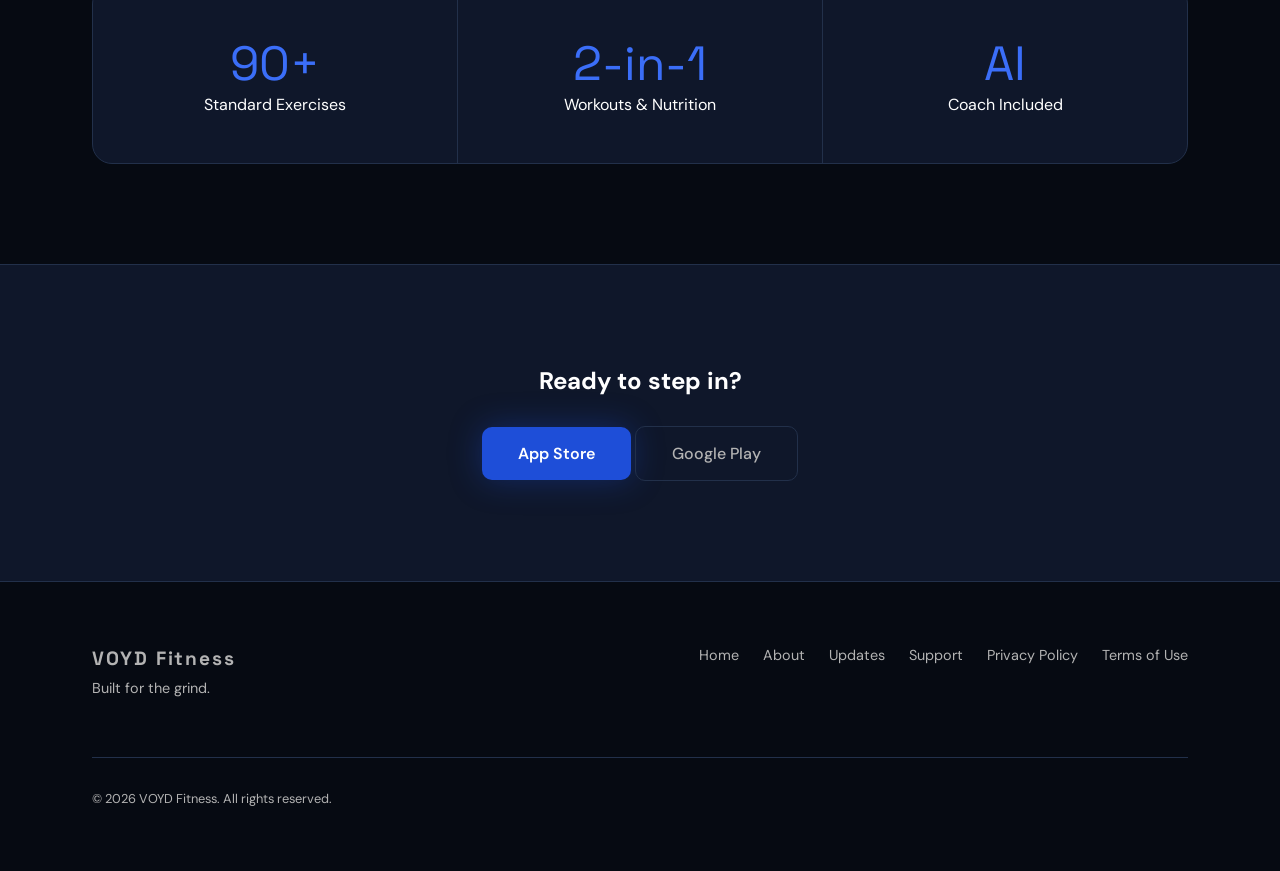
==== commit 161aa7ec: "feat: new styling & redirection" ====
--- a/index.html
+++ b/index.html
@@ -4,22 +4,23 @@
 <head>
   <meta charset="UTF-8" />
   <meta name="viewport" content="width=device-width, initial-scale=1.0" />
-  <title>VOYD Fitness — Step into the Future</title>
+  <title>VOYD Fitness & Nutrition</title>
 
   <link rel="preconnect" href="https://fonts.googleapis.com">
   <link rel="preconnect" href="https://fonts.gstatic.com" crossorigin>
   <link
-    href="https://fonts.googleapis.com/css2?family=Syne:wght@400;600;700;800&family=DM+Sans:wght@300;400;500&display=swap"
+    href="https://fonts.googleapis.com/css2?family=Space+Grotesk:wght@400;500;600;700&family=DM+Sans:wght@300;400;500&display=swap"
     rel="stylesheet">
 
   <link rel="stylesheet" href="css/index.css">
   <link rel="stylesheet" href="css/global.css">
+  <meta name="google-site-verification" content="PqSYo8olqim_BqXCs7GePHkuAEO27v84FqFnTr5XUb4" />
 </head>
 
 <body>
 
   <nav>
-  <a href="index.html" class="nav-logo"><span>VOYD Fitness</span></a>
+  <a href="/" class="nav-logo"><span>VOYD Fitness</span></a>
   
   <div class="menu-toggle" id="mobile-menu">
     <span class="bar"></span>
@@ -28,10 +29,10 @@
   </div>
 
   <ul class="nav-links">
-    <li><a href="index.html" class="active">Home</a></li>
-    <li><a href="about.html">About</a></li>
-    <li><a href="updates.html">Updates</a></li>
-    <li><a href="support.html">Support</a></li>
+    <li><a href="/" class="active">Home</a></li>
+    <li><a href="/about">About</a></li>
+    <li><a href="/updates">Updates</a></li>
+    <li><a href="/support">Support</a></li>
     <li class="nav-cta-mobile"><a href="#download" class="nav-cta">Download</a></li>
   </ul>
   
@@ -39,12 +40,12 @@
 </nav>
 
   <section class="hero">
-    <div class="hero-badge">Now Available · v1.0.8 Released</div>
-    <h1>Step into<br>the <span style="color: var(--accent-light);">Future</span></h1>
-    <p class="hero-tagline">The app that redefines how you experience the world around you.</p>
+    <div class="hero-badge">Available on iOS & Android</div>
+    <h1>Train Smarter.<br>Grow <span style="color: var(--accent-light);">Faster</span>.</h1>
+    <p class="hero-tagline">Track your workouts and nutrition, get coached by AI, and compete with friends - all in one app.</p>
     <div class="hero-actions">
       <a href="#download" class="btn-primary">Get the App</a>
-      <a href="about.html" class="btn-ghost">Learn More</a>
+      <a href="/about" class="btn-ghost">Learn More</a>
     </div>
     <div class="hero-image-wrap">
       <img src="assets/banner.png" alt="VOYD Banner" class="hero-banner-img">
@@ -52,34 +53,53 @@
   </section>
 
   <section id="features" class="container">
-    <h2 class="section-title">Built for the next generation</h2>
+    <h2 class="section-title">Everything you need. Nothing you don't.</h2>
     <div class="features-grid">
       <div class="feature-card">
-        <h3>⚡ Instant Performance</h3>
-        <p>Engineered for speed.</p>
+        <div class="feature-icon">
+          <svg viewBox="0 0 24 24" fill="none" stroke="currentColor" stroke-width="2" stroke-linecap="round" stroke-linejoin="round">
+            <polyline points="23 6 13.5 15.5 8.5 10.5 1 18"></polyline>
+            <polyline points="17 6 23 6 23 12"></polyline>
+          </svg>
+        </div>
+        <h3>Track Everything</h3>
+        <p>Log workouts and nutrition side by side, and watch every PR and goal update in real time.</p>
       </div>
       <div class="feature-card">
-        <h3>🔒 Privacy First</h3>
-        <p>Your data belongs to you.</p>
+        <div class="feature-icon">
+          <svg viewBox="0 0 24 24" fill="none" stroke="currentColor" stroke-width="2" stroke-linecap="round" stroke-linejoin="round">
+            <path d="M21 11.5a8.38 8.38 0 0 1-.9 3.8 8.5 8.5 0 0 1-7.6 4.7 8.38 8.38 0 0 1-3.8-.9L3 21l1.9-5.7a8.38 8.38 0 0 1-.9-3.8 8.5 8.5 0 0 1 4.7-7.6 8.38 8.38 0 0 1 3.8-.9h.5a8.48 8.48 0 0 1 8 8v.5z"></path>
+          </svg>
+        </div>
+        <h3>Your AI Coach</h3>
+        <p>Ask questions, get personal exercise guidance, and let VOYD generate templates built around your goals.</p>
       </div>
       <div class="feature-card">
-        <h3>🌐 Cross-Platform</h3>
-        <p>iOS and Android sync.</p>
+        <div class="feature-icon">
+          <svg viewBox="0 0 24 24" fill="none" stroke="currentColor" stroke-width="2" stroke-linecap="round" stroke-linejoin="round">
+            <path d="M17 21v-2a4 4 0 0 0-4-4H5a4 4 0 0 0-4 4v2"></path>
+            <circle cx="9" cy="7" r="4"></circle>
+            <path d="M23 21v-2a4 4 0 0 0-3-3.87"></path>
+            <path d="M16 3.13a4 4 0 0 1 0 7.75"></path>
+          </svg>
+        </div>
+        <h3>Compete With Friends</h3>
+        <p>Add friends, join competitions, and turn consistency into a game you actually want to play.</p>
       </div>
     </div>
 
     <div class="stats-row">
       <div class="stat-item">
-        <div class="stat-num">V1.0+</div>
-        <div class="stat-label">Production Ready</div>
+        <div class="stat-num">90+</div>
+        <div class="stat-label">Standard Exercises</div>
       </div>
       <div class="stat-item">
-        <div class="stat-num">100%</div>
-        <div class="stat-label">Privacy Focused</div>
+        <div class="stat-num">2-in-1</div>
+        <div class="stat-label">Workouts & Nutrition</div>
       </div>
       <div class="stat-item">
-        <div class="stat-num">24/7</div>
-        <div class="stat-label">Personal Support</div>
+        <div class="stat-num">AI</div>
+        <div class="stat-label">Coach Included</div>
       </div>
     </div>
   </section>
@@ -106,16 +126,16 @@
     <div class="container footer-content">
       <div class="footer-left">
         <span class="footer-logo">VOYD Fitness</span>
-        <p class="footer-tagline">Step into the future.</p>
+        <p class="footer-tagline">Built for the grind.</p>
       </div>
 
       <div class="footer-links">
-        <a href="index.html">Home</a>
-        <a href="about.html">About</a>
-        <a href="updates.html">Updates</a>
-        <a href="support.html">Support</a>
-        <a href="privacy.html">Privacy Policy</a>
-        <a href="terms.html">Terms of Use</a>
+        <a href="/">Home</a>
+        <a href="/about">About</a>
+        <a href="/updates">Updates</a>
+        <a href="/support">Support</a>
+        <a href="/privacy">Privacy Policy</a>
+        <a href="/terms">Terms of Use</a>
       </div>
 
       <div class="footer-bottom-text">
--- a/css/global.css
+++ b/css/global.css
@@ -12,7 +12,7 @@
     --border: #22304A;
     --text-main: #FFFFFF;
     --text-muted: #B3B3B3;
-    --font-display: 'Syne', sans-serif;
+    --font-display: 'Space Grotesk', sans-serif;
     --font-body: 'DM Sans', sans-serif;
 }
 
@@ -95,6 +95,18 @@
 .feature-card:hover {
     border-color: rgba(30, 78, 216, 0.4);
     transform: translateY(-4px);
+}
+
+.feature-icon {
+    width: 28px;
+    height: 28px;
+    margin-bottom: 16px;
+    color: var(--accent-light);
+}
+
+.feature-icon svg {
+    width: 100%;
+    height: 100%;
 }
 
 .page-hero {
